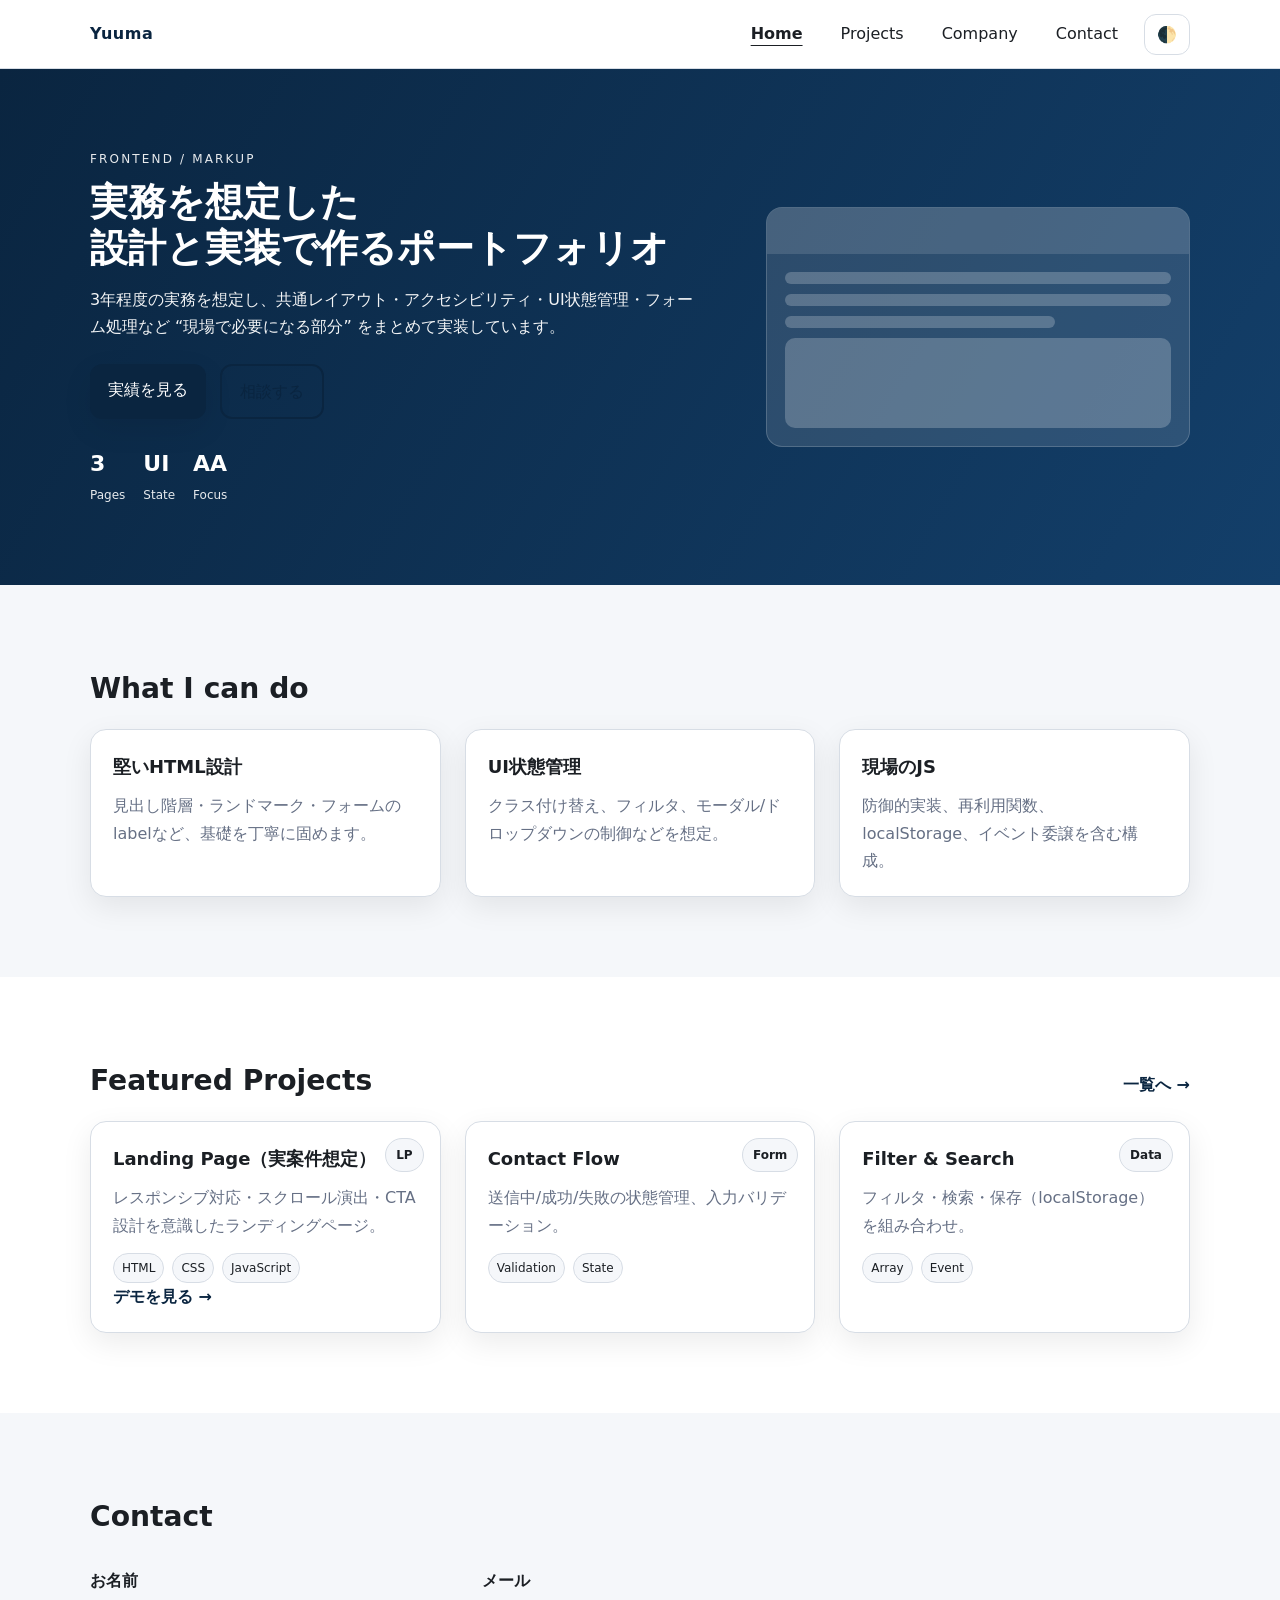
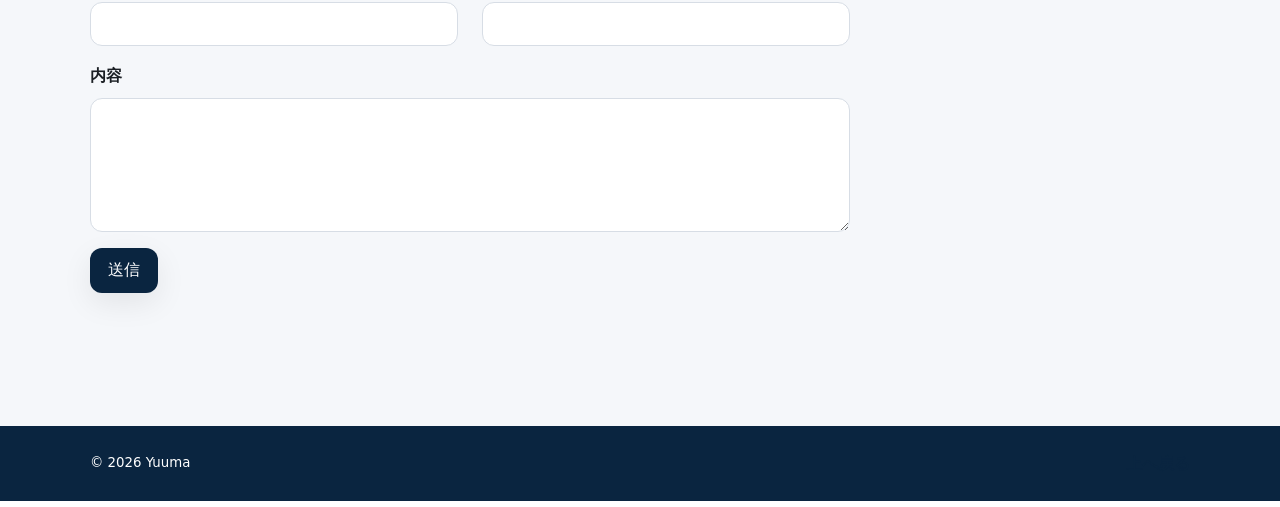
==== index.html @ 9780b3cb "Update index.html" ====
<!doctype html>
<html lang="ja">
  <head>
    <meta charset="utf-8" />
    <meta name="viewport" content="width=device-width, initial-scale=1" />
    <title>Yuuma Portfolio</title>
    <meta name="description" content="フロントエンド/マークアップの実務レベルを想定したポートフォリオ。" />

    <link rel="preconnect" href="https://fonts.gstatic.com" crossorigin />
    <link rel="stylesheet" href="styles.css" />
    <script src="main.js" defer></script>
  </head>

  <body>
    <a class="skip-link" href="#main">本文へスキップ</a>

    <header class="site-header" data-header>
      <div class="container header-inner">
        <a class="site-logo" href="index.html" aria-label="トップへ">Yuuma</a>

        <button class="nav-toggle" type="button" data-nav-toggle aria-expanded="false" aria-controls="global-nav">
          <span class="nav-toggle__bar" aria-hidden="true"></span>
          <span class="nav-toggle__bar" aria-hidden="true"></span>
          <span class="nav-toggle__bar" aria-hidden="true"></span>
          <span class="sr-only">メニューを開閉</span>
        </button>

        <nav id="global-nav" class="global-nav" aria-label="グローバルナビゲーション" data-nav>
          <ul class="nav-list">
            <li><a href="index.html">Home</a></li>
            <li><a href="projects.html">Projects</a></li>
            <li><a href="company.html">Company</a></li>
            <li><a href="#contact" data-scroll>Contact</a></li>
          </ul>
          <div class="nav-actions">
            <button class="btn btn-ghost" type="button" data-theme-toggle>
              <span class="sr-only">テーマ切替</span>
              <span aria-hidden="true">🌓</span>
            </button>
          </div>
        </nav>
      </div>
    </header>

    <main id="main">
      <section class="hero section" data-section>
        <div class="container hero-inner">
          <div class="hero-copy">
            <p class="eyebrow">Frontend / Markup</p>
            <h1 class="hero-title">
              実務を想定した<br />
              設計と実装で作るポートフォリオ
            </h1>
            <p class="hero-text">
              3年程度の実務を想定し、共通レイアウト・アクセシビリティ・UI状態管理・フォーム処理など
              “現場で必要になる部分” をまとめて実装しています。
            </p>

            <div class="hero-cta">
              <a class="btn btn-primary" href="projects.html">実績を見る</a>
              <a class="btn btn-secondary" href="#contact" data-scroll>相談する</a>
            </div>

            <ul class="hero-metrics" aria-label="ハイライト">
              <li><strong>3</strong><span>Pages</span></li>
              <li><strong>UI</strong><span>State</span></li>
              <li><strong>AA</strong><span>Focus</span></li>
            </ul>
          </div>

          <div class="hero-card" aria-hidden="true">
            <div class="hero-card__top"></div>
            <div class="hero-card__body">
              <div class="skeleton skeleton-line"></div>
              <div class="skeleton skeleton-line"></div>
              <div class="skeleton skeleton-line w-70"></div>
              <div class="skeleton skeleton-block"></div>
            </div>
          </div>
        </div>
      </section>

      <section class="section section-light" data-section>
        <div class="container">
          <h2 class="section-title">What I can do</h2>

          <div class="grid-3">
            <article class="card">
              <h3 class="card-title">堅いHTML設計</h3>
              <p class="card-text">見出し階層・ランドマーク・フォームのlabelなど、基礎を丁寧に固めます。</p>
            </article>

            <article class="card">
              <h3 class="card-title">UI状態管理</h3>
              <p class="card-text">クラス付け替え、フィルタ、モーダル/ドロップダウンの制御などを想定。</p>
            </article>

            <article class="card">
              <h3 class="card-title">現場のJS</h3>
              <p class="card-text">防御的実装、再利用関数、localStorage、イベント委譲を含む構成。</p>
            </article>
          </div>
        </div>
      </section>

      <section class="section" data-section>
        <div class="container">
          <div class="section-head">
            <h2 class="section-title">Featured Projects</h2>
            <a class="text-link" href="projects.html">一覧へ →</a>
          </div>

          <div class="grid-3">
            <article class="project card">
              <div class="badge">LP</div>
              <h3 class="card-title">Landing Page（実案件想定）</h3>
              <p class="card-text">
              レスポンシブ対応・スクロール演出・CTA設計を意識したランディングページ。
              </p>
               <ul class="tags">
                <li>HTML</li><li>CSS</li><li>JavaScript</li>
              </ul>
              <a class="text-link" href=lp.html target="_blank">デモを見る →</a>
            </article>
            

            <article class="project card">
              <div class="badge">Form</div>
              <h3 class="card-title">Contact Flow</h3>
              <p class="card-text">送信中/成功/失敗の状態管理、入力バリデーション。</p>
              <ul class="tags">
                <li>Validation</li><li>State</li>
              </ul>
            </article>

            <article class="project card">
              <div class="badge">Data</div>
              <h3 class="card-title">Filter & Search</h3>
              <p class="card-text">フィルタ・検索・保存（localStorage）を組み合わせ。</p>
              <ul class="tags">
                <li>Array</li><li>Event</li>
              </ul>
            </article>
          </div>
        </div>
      </section>

      <section class="section section-light" id="contact" data-section>
        <div class="container">
          <h2 class="section-title">Contact</h2>

          <form class="contact-form" data-contact-form novalidate>
            <div class="form-row">
              <div class="form-group">
                <label for="name">お名前</label>
                <input id="name" name="name" type="text" autocomplete="name" required />
              </div>
              <div class="form-group">
                <label for="email">メール</label>
                <input id="email" name="email" type="email" autocomplete="email" required />
              </div>
            </div>

            <div class="form-group">
              <label for="message">内容</label>
              <textarea id="message" name="message" rows="6" required></textarea>
            </div>

            <button class="btn btn-primary" type="submit">送信</button>
            <p class="form-status" data-form-status aria-live="polite"></p>
          </form>
        </div>
      </section>
    </main>

    <footer class="site-footer">
      <div class="container footer-inner">
        <small>© <span data-year></span> Yuuma</small>
        <a class="text-link" href="#" data-scroll>上へ戻る</a>
      </div>
    </footer>
  </body>
</html>
---- styles.css ----
:root {
  --color-main: #0a2540;
  --color-text: #1b1f24;
  --color-bg: #ffffff;
  --color-light: #f5f7fa;
  --color-border: #d7dde5;
  --color-muted: #667085;

  --radius: 16px;
  --shadow: 0 10px 30px rgba(0, 0, 0, 0.08);

  --container: 1100px;
  --gap: 24px;
}

:root[data-theme="dark"] {
  --color-bg: #0b1220;
  --color-text: #e8eef6;
  --color-light: #111a2b;
  --color-border: #22304a;
  --color-muted: #9aa6b2;
  --shadow: 0 10px 30px rgba(0, 0, 0, 0.35);
}

*,
*::before,
*::after {
  box-sizing: border-box;
}

html:focus-within {
  scroll-behavior: smooth;
}

body {
  margin: 0;
  font-family: ui-sans-serif, system-ui, -apple-system, "Segoe UI", Roboto, "Noto Sans JP", "Hiragino Kaku Gothic ProN",
    "Yu Gothic", sans-serif;
  color: var(--color-text);
  background: var(--color-bg);
  line-height: 1.7;
}

img {
  max-width: 100%;
  height: auto;
}

a {
  color: inherit;
}

.container {
  width: min(100% - 48px, var(--container));
  margin-inline: auto;
}

.sr-only {
  position: absolute;
  width: 1px;
  height: 1px;
  padding: 0;
  margin: -1px;
  overflow: hidden;
  clip: rect(0, 0, 0, 0);
  white-space: nowrap;
  border: 0;
}

.skip-link {
  position: absolute;
  left: 16px;
  top: -60px;
  padding: 10px 12px;
  background: var(--color-main);
  color: #fff;
  border-radius: 10px;
  z-index: 9999;
}
.skip-link:focus {
  top: 16px;
}

.site-header {
  position: sticky;
  top: 0;
  z-index: 50;
  background: color-mix(in srgb, var(--color-bg) 92%, transparent);
  backdrop-filter: blur(10px);
  border-bottom: 1px solid var(--color-border);
}

.header-inner {
  display: flex;
  align-items: center;
  justify-content: space-between;
  height: 68px;
  gap: 12px;
}

.site-logo {
  font-weight: 800;
  letter-spacing: 0.5px;
  text-decoration: none;
  color: var(--color-main);
}

.global-nav {
  display: flex;
  align-items: center;
  gap: 16px;
}

.nav-list {
  display: flex;
  gap: 18px;
  list-style: none;
  padding: 0;
  margin: 0;
}

.nav-list a {
  text-decoration: none;
  padding: 10px 10px;
  border-radius: 10px;
}
.nav-list a:hover {
  background: var(--color-light);
}
.nav-list a.is-current {
  font-weight: 800;
  text-decoration: underline;
  text-underline-offset: 6px;
}

.nav-actions {
  display: flex;
  align-items: center;
  gap: 8px;
}

.nav-toggle {
  display: none;
  background: transparent;
  border: 1px solid var(--color-border);
  border-radius: 12px;
  padding: 10px;
  cursor: pointer;
}
.nav-toggle__bar {
  display: block;
  width: 22px;
  height: 2px;
  background: var(--color-text);
  margin: 4px 0;
}

.btn {
  display: inline-block;
  padding: 12px 18px;
  font-size: 16px;
  border: none;
  cursor: pointer;
  border-radius: 12px;
  text-decoration: none;
  user-select: none;
}

.btn-primary {
  background: var(--color-main);
  color: #fff;
  box-shadow: var(--shadow);
}

.btn-secondary {
  background: transparent;
  border: 2px solid var(--color-main);
  color: var(--color-main);
}

.btn-ghost {
  background: transparent;
  border: 1px solid var(--color-border);
  padding: 10px 12px;
}

.section {
  padding: 80px 0;
  opacity: 0;
  transform: translateY(20px);
  transition: opacity 0.6s ease, transform 0.6s ease;
}
.section.is-visible {
  opacity: 1;
  transform: translateY(0);
}
.section-light {
  background: var(--color-light);
}

.section-title {
  font-size: clamp(24px, 2.2vw, 34px);
  margin: 0 0 16px;
}

.section-head {
  display: flex;
  align-items: baseline;
  justify-content: space-between;
  gap: 16px;
}

.muted {
  color: var(--color-muted);
  margin: 0 0 24px;
}

.text-link {
  color: var(--color-main);
  text-decoration: none;
  font-weight: 700;
}
.text-link:hover {
  text-decoration: underline;
}

.hero {
  background: linear-gradient(120deg, var(--color-main), #133f6a);
  color: #fff;
}
.hero-inner {
  display: grid;
  grid-template-columns: 1.2fr 0.8fr;
  gap: 40px;
  align-items: center;
}
.eyebrow {
  letter-spacing: 0.18em;
  text-transform: uppercase;
  font-size: 12px;
  opacity: 0.9;
  margin: 0 0 10px;
}
.hero-title {
  font-size: clamp(30px, 3vw, 44px);
  line-height: 1.2;
  margin: 0 0 14px;
}
.hero-text {
  margin: 0 0 24px;
  max-width: 60ch;
  opacity: 0.95;
}
.hero-cta {
  display: flex;
  gap: 14px;
  flex-wrap: wrap;
}
.hero-metrics {
  list-style: none;
  display: flex;
  gap: 18px;
  padding: 0;
  margin: 26px 0 0;
}
.hero-metrics li {
  display: grid;
  gap: 2px;
}
.hero-metrics strong {
  font-size: 22px;
}
.hero-metrics span {
  font-size: 12px;
  opacity: 0.9;
}

.hero-card {
  border-radius: var(--radius);
  overflow: hidden;
  background: rgba(255, 255, 255, 0.12);
  border: 1px solid rgba(255, 255, 255, 0.18);
}
.hero-card__top {
  height: 46px;
  background: rgba(255, 255, 255, 0.12);
}
.hero-card__body {
  padding: 18px;
  display: grid;
  gap: 10px;
}
.skeleton {
  background: rgba(255, 255, 255, 0.22);
  border-radius: 10px;
}
.skeleton-line {
  height: 12px;
}
.skeleton-block {
  height: 90px;
}
.w-70 {
  width: 70%;
}

.grid-3 {
  display: grid;
  grid-template-columns: repeat(3, 1fr);
  gap: var(--gap);
}

.card {
  background: var(--color-bg);
  border: 1px solid var(--color-border);
  border-radius: var(--radius);
  padding: 22px;
  box-shadow: var(--shadow);
  position: relative;
}

.card-title {
  margin: 0 0 10px;
  font-size: 18px;
}
.card-text {
  margin: 0;
  color: var(--color-muted);
}

.badge {
  position: absolute;
  top: 16px;
  right: 16px;
  font-size: 12px;
  font-weight: 800;
  padding: 6px 10px;
  border-radius: 999px;
  background: var(--color-light);
  border: 1px solid var(--color-border);
}

.tags {
  list-style: none;
  display: flex;
  gap: 8px;
  padding: 0;
  margin: 14px 0 0;
  flex-wrap: wrap;
}
.tags li {
  font-size: 12px;
  padding: 4px 8px;
  border-radius: 999px;
  border: 1px solid var(--color-border);
  background: var(--color-light);
}

.toolbar {
  display: grid;
  grid-template-columns: 1fr 1fr;
  gap: var(--gap);
  margin: 24px 0 24px;
}
.toolbar__group {
  display: grid;
  gap: 8px;
}
.toolbar__label {
  font-weight: 800;
}
.toolbar__input {
  width: 100%;
  padding: 12px 12px;
  border-radius: 12px;
  border: 1px solid var(--color-border);
  background: var(--color-bg);
  color: var(--color-text);
}

.chips {
  display: flex;
  flex-wrap: wrap;
  gap: 10px;
}
.chip {
  border: 1px solid var(--color-border);
  background: var(--color-bg);
  color: var(--color-text);
  padding: 10px 12px;
  border-radius: 999px;
  cursor: pointer;
}
.chip.is-active {
  background: var(--color-main);
  border-color: var(--color-main);
  color: #fff;
}

.empty-state {
  margin-top: 28px;
  padding: 16px;
  border-radius: 12px;
  border: 1px dashed var(--color-border);
  color: var(--color-muted);
}

.contact-form {
  max-width: 760px;
  margin-top: 26px;
}

.form-row {
  display: grid;
  grid-template-columns: 1fr 1fr;
  gap: var(--gap);
}

.form-group {
  display: grid;
  gap: 8px;
  margin-bottom: 16px;
}

.form-group label {
  font-weight: 800;
}

.form-group input,
.form-group textarea {
  width: 100%;
  padding: 12px 12px;
  border-radius: 12px;
  border: 1px solid var(--color-border);
  background: var(--color-bg);
  color: var(--color-text);
  font-size: 16px;
}

.form-group textarea {
  resize: vertical;
}

.form-status {
  margin-top: 12px;
  font-weight: 800;
  min-height: 1.6em;
}
.form-status[data-type="error"] {
  color: #b00020;
}
.form-status[data-type="success"] {
  color: #0b6b2a;
}
.form-status[data-type="loading"] {
  color: var(--color-main);
}

.table {
  width: 100%;
  border-collapse: collapse;
  margin-top: 10px;
}
.table th,
.table td {
  padding: 12px 10px;
  border-bottom: 1px solid var(--color-border);
  text-align: left;
}
.table th {
  width: 26%;
  color: var(--color-text);
}
.pad {
  padding: 26px;
}

.site-footer {
  background: var(--color-main);
  color: #fff;
  padding: 24px 0;
}
.footer-inner {
  display: flex;
  align-items: center;
  justify-content: space-between;
}

@media (max-width: 900px) {
  .hero-inner {
    grid-template-columns: 1fr;
  }
  .grid-3 {
    grid-template-columns: 1fr;
  }
  .toolbar {
    grid-template-columns: 1fr;
  }
  .form-row {
    grid-template-columns: 1fr;
  }

  .nav-toggle {
    display: inline-block;
  }
  .global-nav {
    position: fixed;
    inset: 68px 0 auto 0;
    padding: 16px;
    background: var(--color-bg);
    border-bottom: 1px solid var(--color-border);
    display: grid;
    gap: 12px;
    transform: translateY(-120%);
    transition: transform 0.25s ease;
  }
  .global-nav.is-open {
    transform: translateY(0);
  }
  .nav-list {
    flex-direction: column;
    gap: 6px;
  }
}

@media (prefers-reduced-motion: reduce) {
  html:focus-within {
    scroll-behavior: auto;
  }
  .section {
    transition: none;
    transform: none;
    opacity: 1;
  }
}
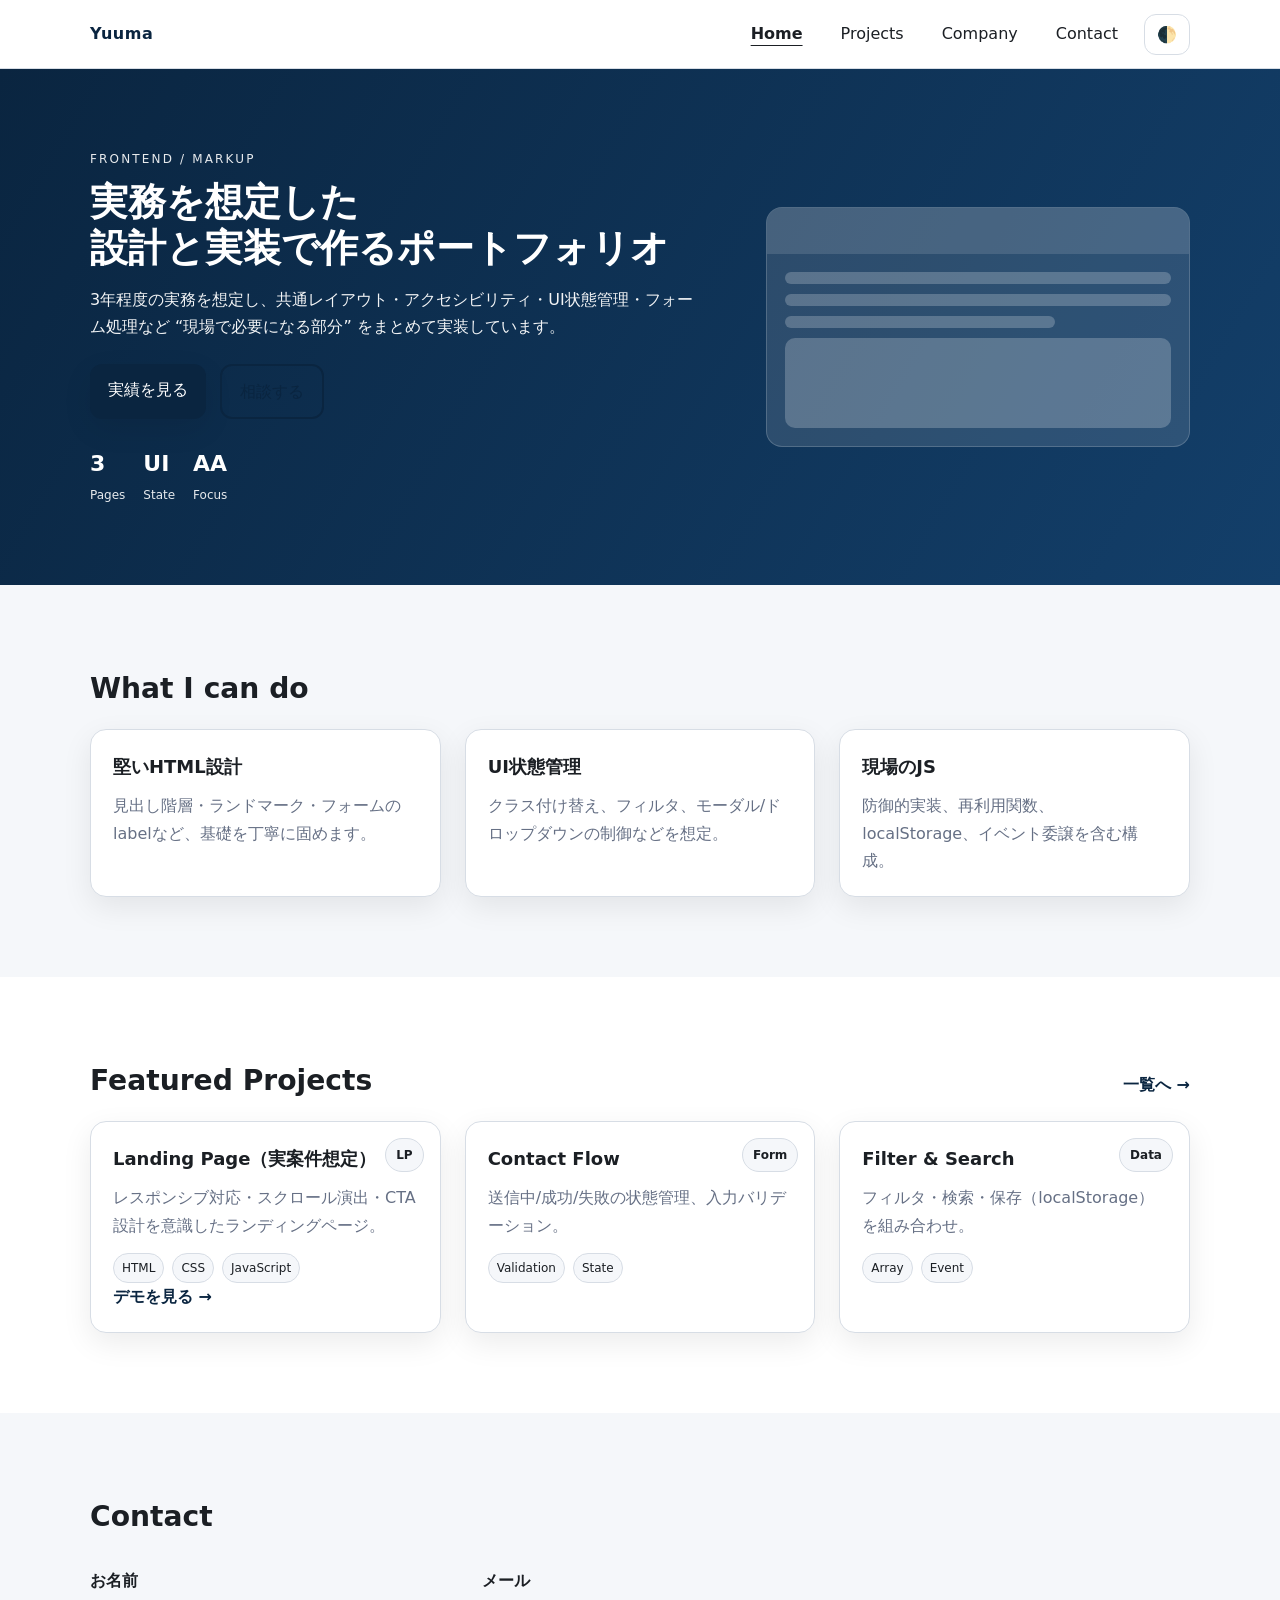
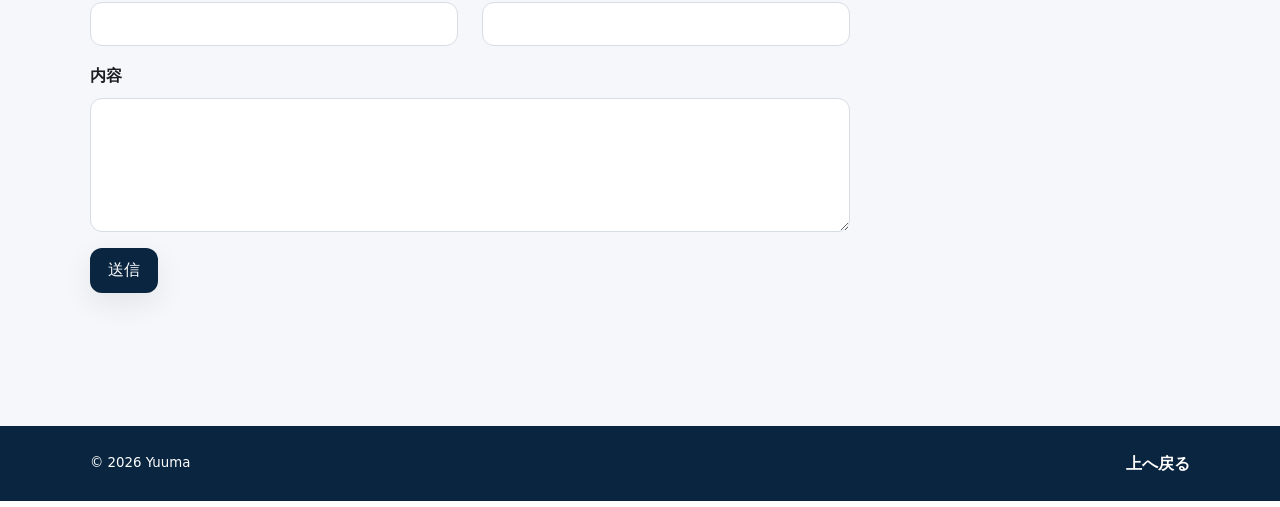
==== commit 9241818e: "Update index.html" ====
--- a/index.html
+++ b/index.html
@@ -120,7 +120,7 @@
                <ul class="tags">
                 <li>HTML</li><li>CSS</li><li>JavaScript</li>
               </ul>
-              <a class="text-link" href=lp.html target="_blank">デモを見る →</a>
+              <a class="text-link demo" href="lp.html" target="_blank">デモを見る →</a>
             </article>
             
 
--- a/styles.css
+++ b/styles.css
@@ -485,6 +485,14 @@
   align-items: center;
   justify-content: space-between;
 }
+.site-footer .text-link {
+  color: #fff;
+}
+
+.card text-link{
+  color:#007bff;
+  text-decoration:underline;
+}
 
 @media (max-width: 900px) {
   .hero-inner {
@@ -532,4 +540,4 @@
     transform: none;
     opacity: 1;
   }
-}+}
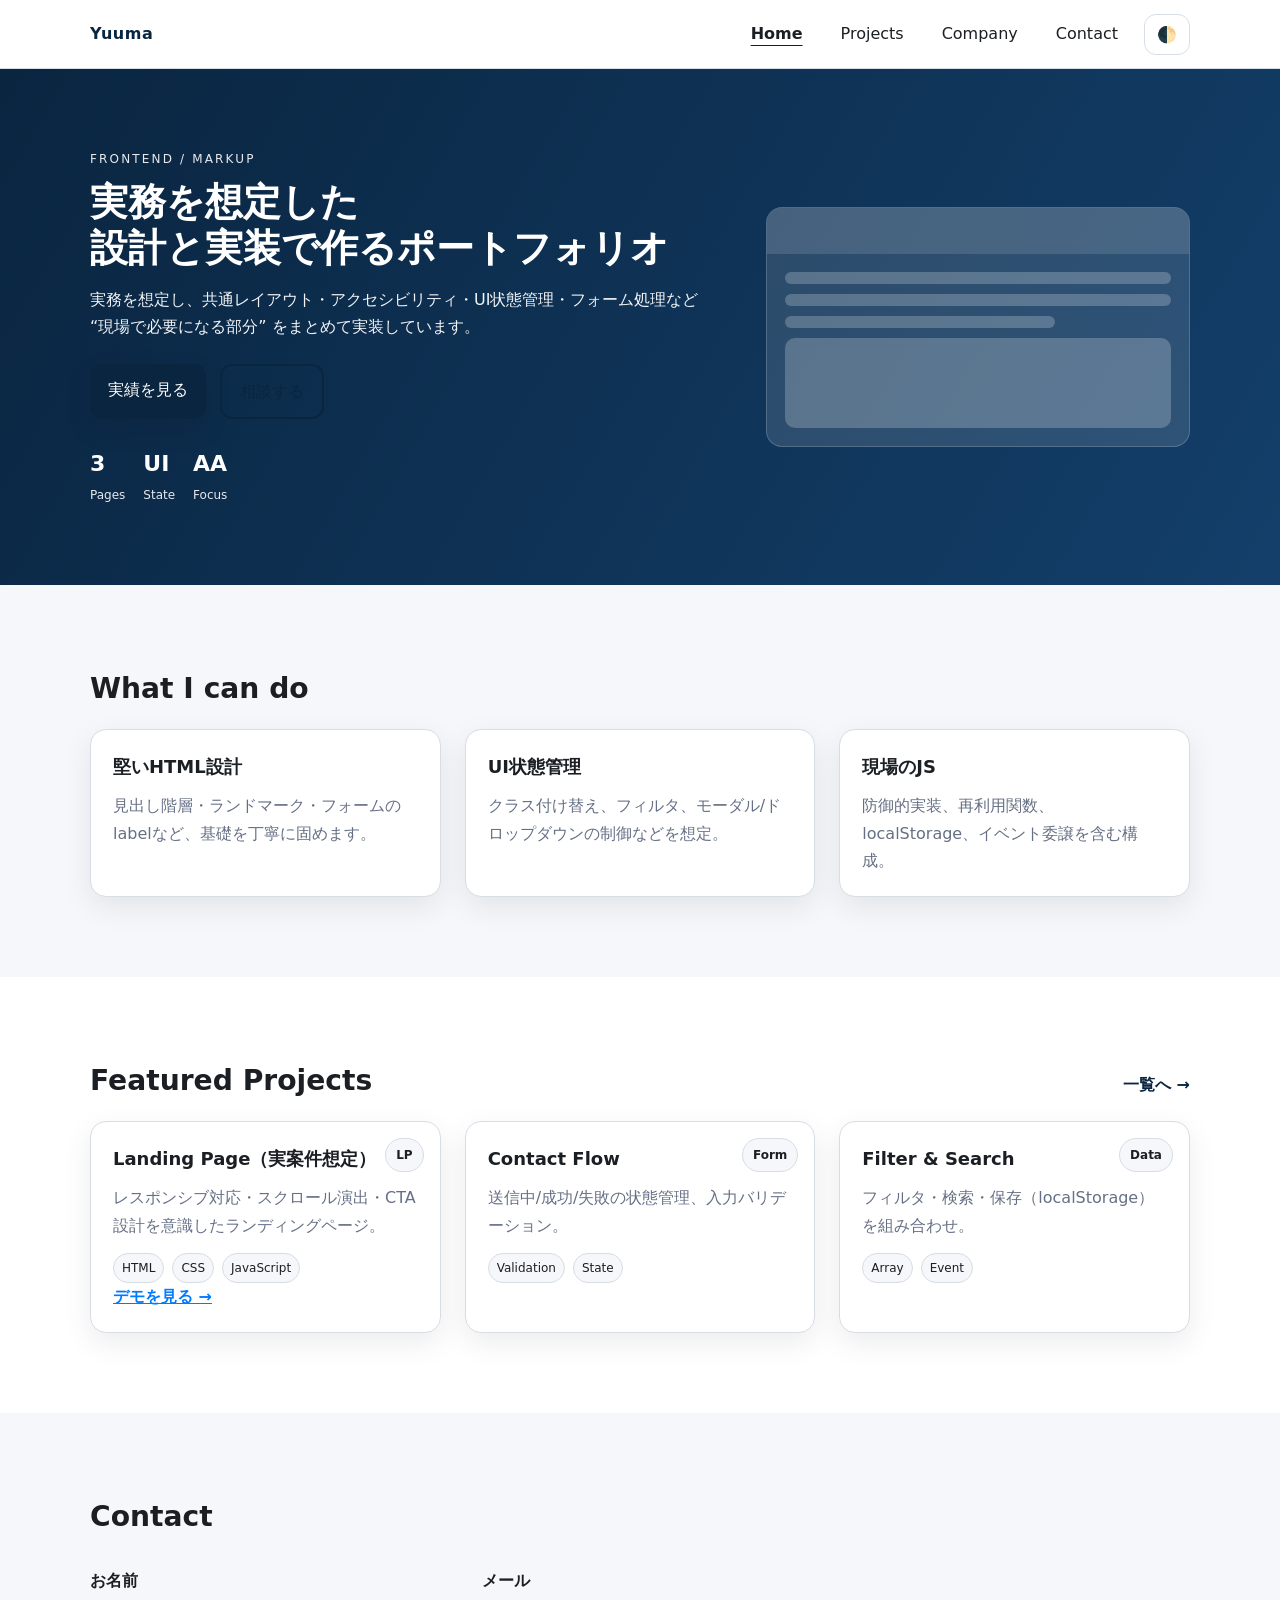
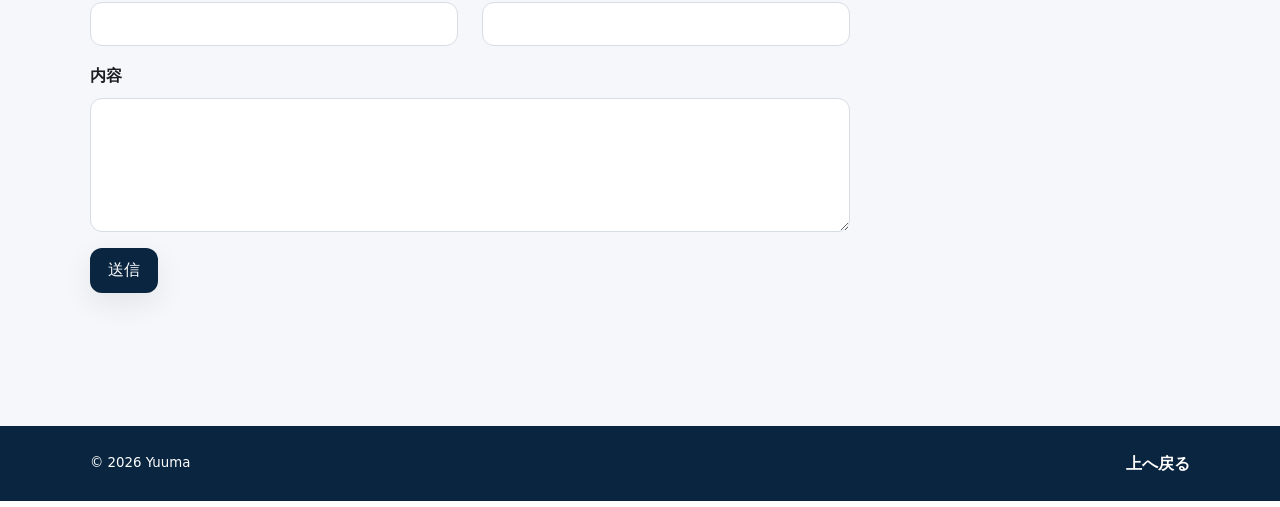
==== commit 442f94fc: "Update index.html" ====
--- a/index.html
+++ b/index.html
@@ -52,7 +52,7 @@
               設計と実装で作るポートフォリオ
             </h1>
             <p class="hero-text">
-              3年程度の実務を想定し、共通レイアウト・アクセシビリティ・UI状態管理・フォーム処理など
+              実務を想定し、共通レイアウト・アクセシビリティ・UI状態管理・フォーム処理など
               “現場で必要になる部分” をまとめて実装しています。
             </p>
 
--- a/styles.css
+++ b/styles.css
@@ -489,9 +489,13 @@
   color: #fff;
 }
 
-.card text-link{
+.text-link.demo{
   color:#007bff;
   text-decoration:underline;
+}
+
+.text-link.demo:hover{
+  opacity:0.5;
 }
 
 @media (max-width: 900px) {
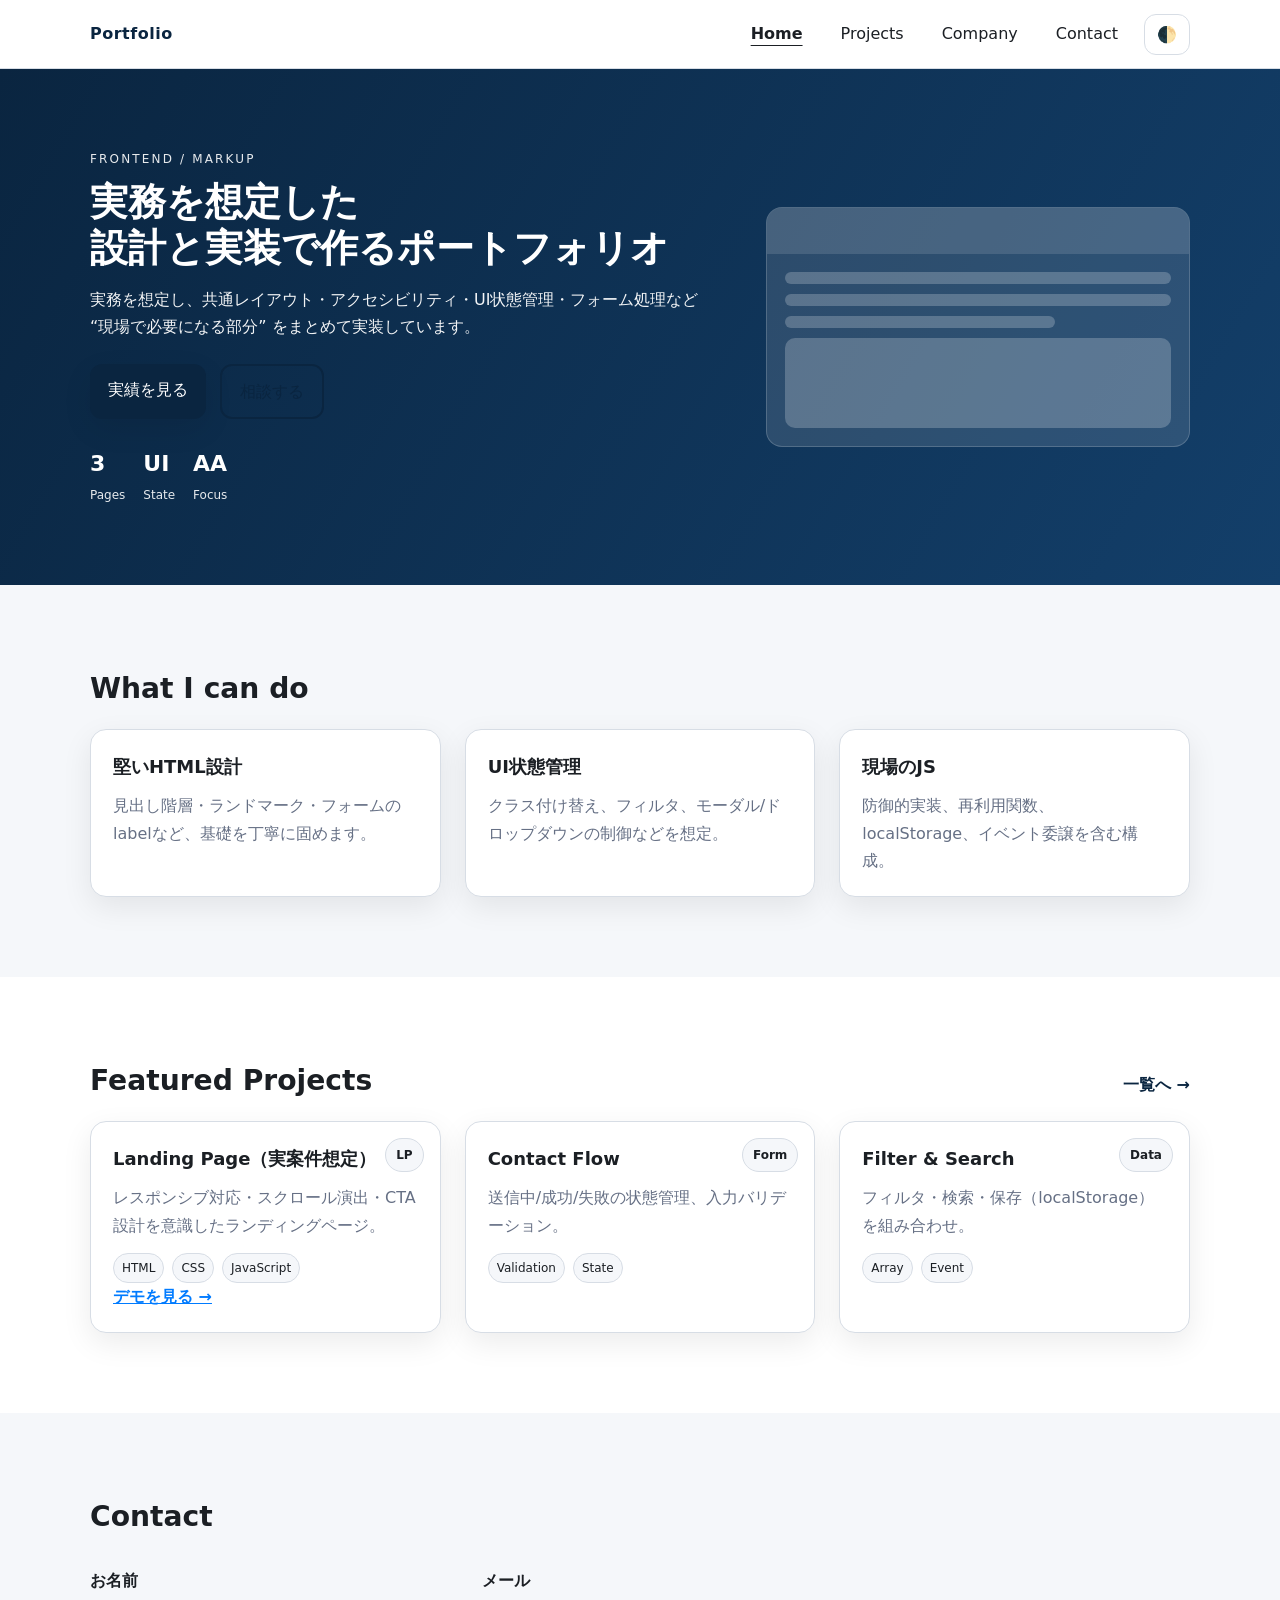
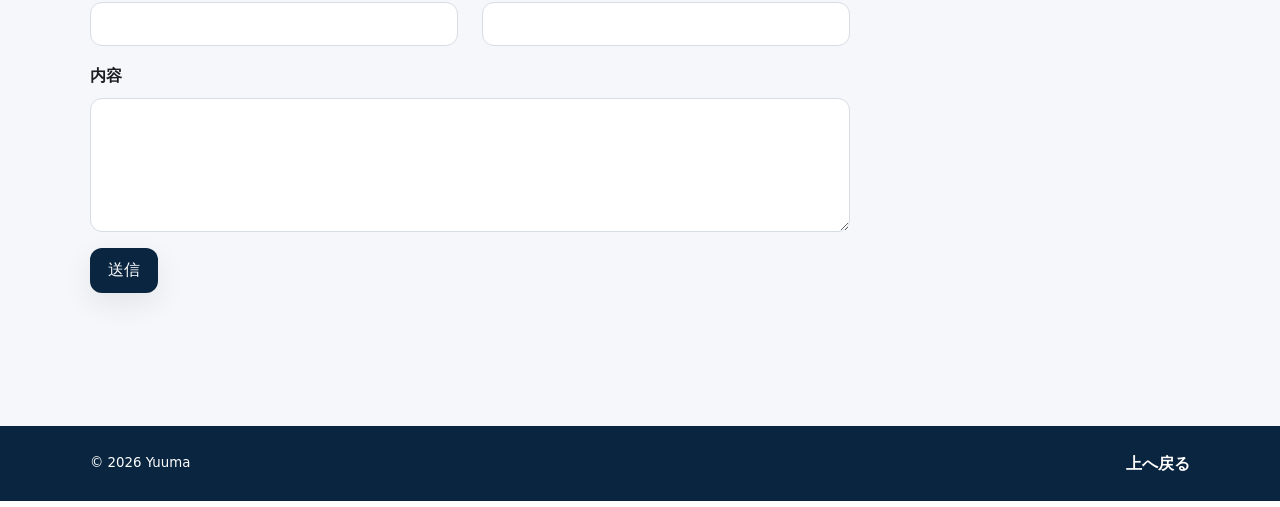
==== commit d5878806: "Update index.html" ====
--- a/index.html
+++ b/index.html
@@ -16,7 +16,7 @@
 
     <header class="site-header" data-header>
       <div class="container header-inner">
-        <a class="site-logo" href="index.html" aria-label="トップへ">Yuuma</a>
+        <a class="site-logo" href="index.html" aria-label="トップへ">Portfolio</a>
 
         <button class="nav-toggle" type="button" data-nav-toggle aria-expanded="false" aria-controls="global-nav">
           <span class="nav-toggle__bar" aria-hidden="true"></span>
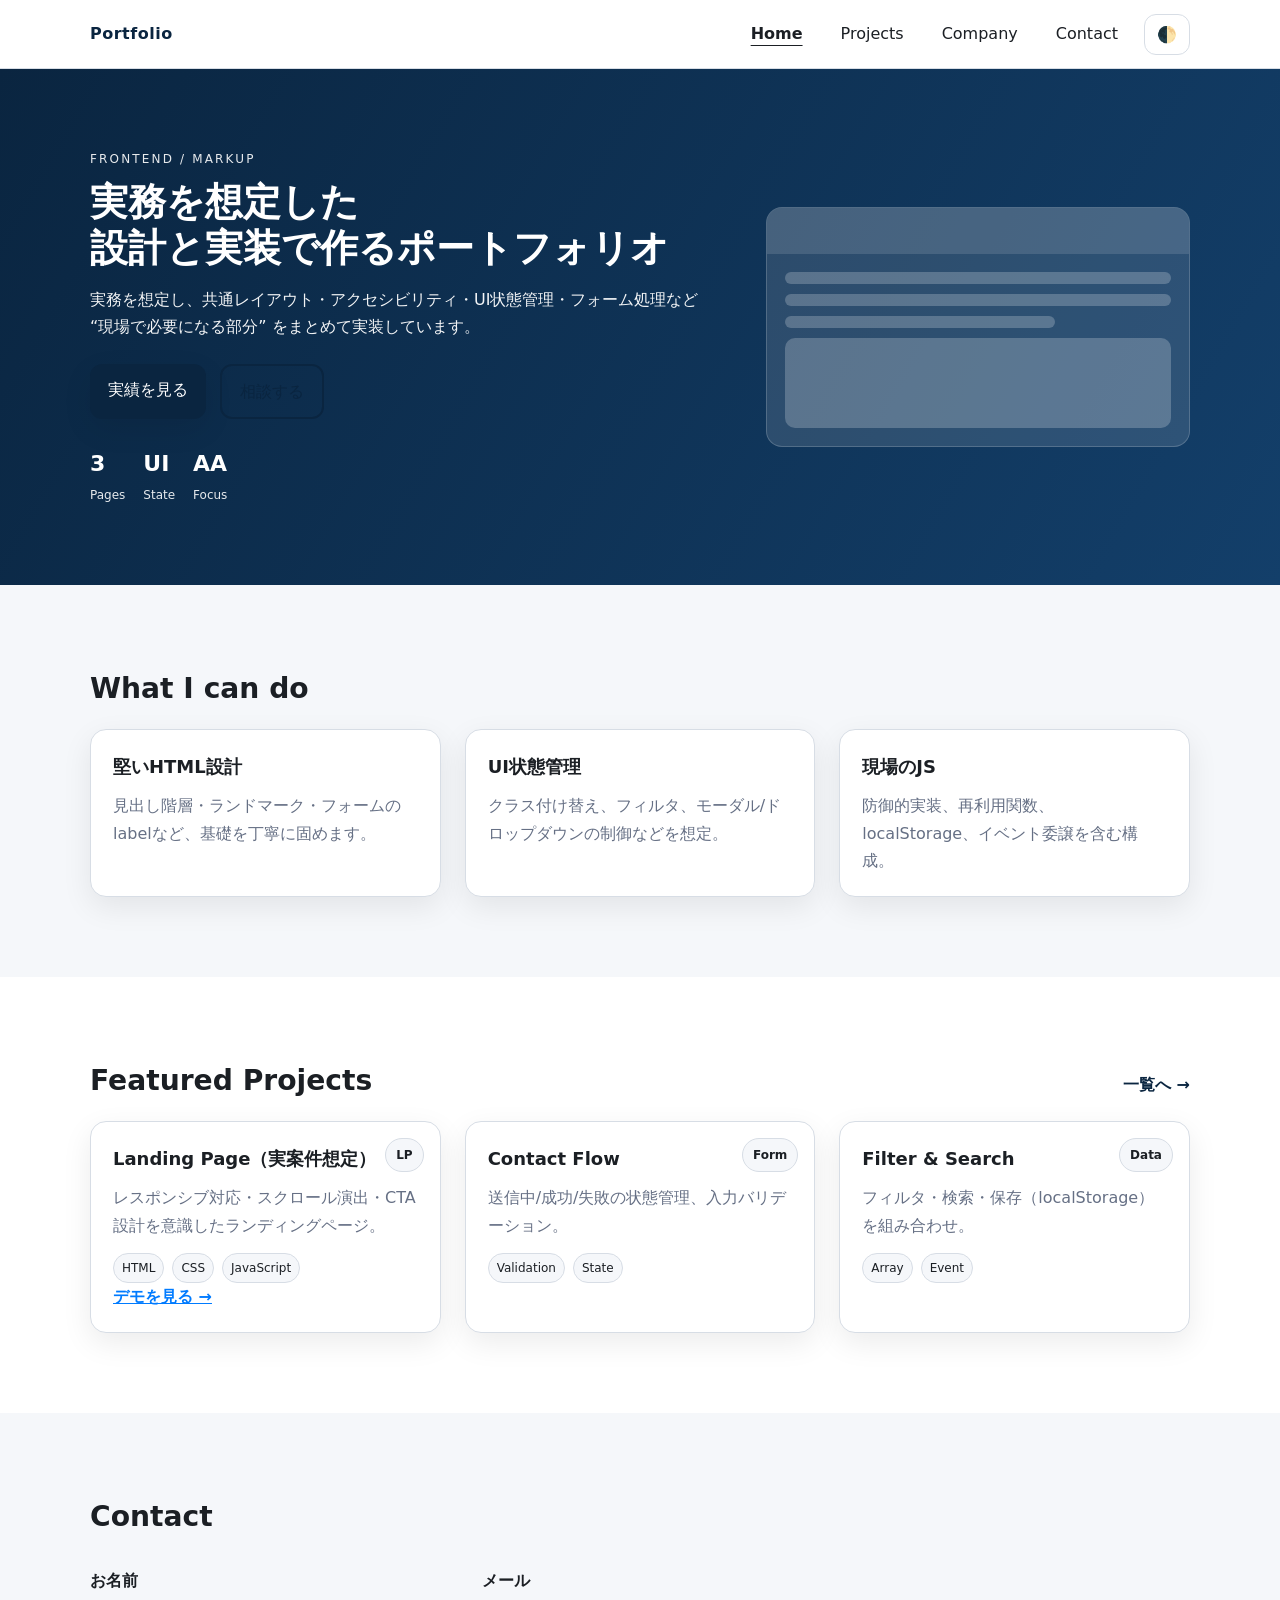
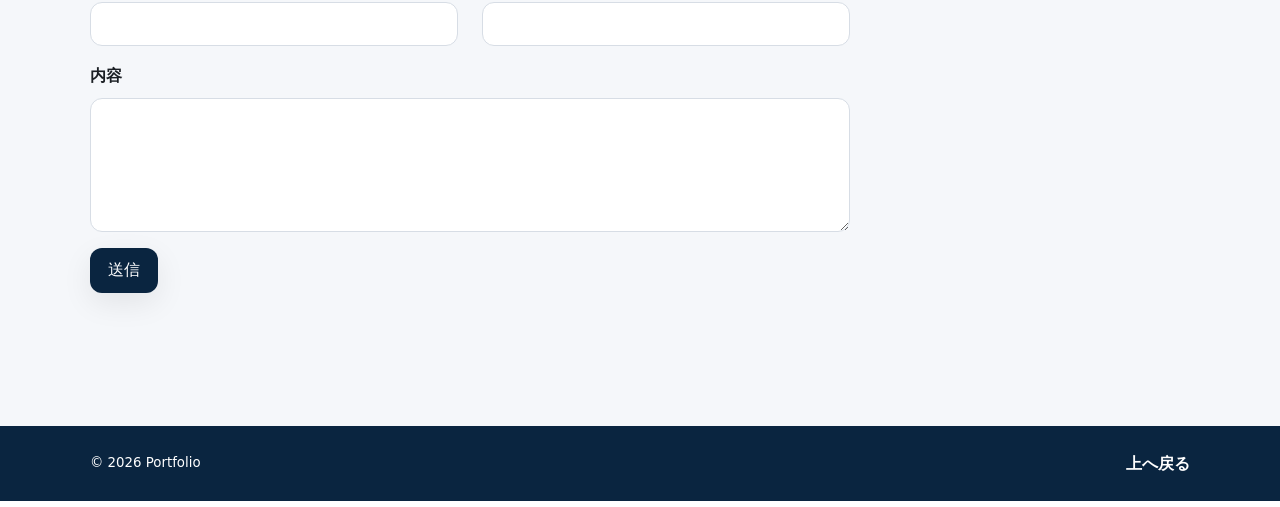
==== commit 19d01ab2: "Update index.html" ====
--- a/index.html
+++ b/index.html
@@ -175,7 +175,7 @@
 
     <footer class="site-footer">
       <div class="container footer-inner">
-        <small>© <span data-year></span> Yuuma</small>
+        <small>© <span data-year></span> Portfolio</small>
         <a class="text-link" href="#" data-scroll>上へ戻る</a>
       </div>
     </footer>
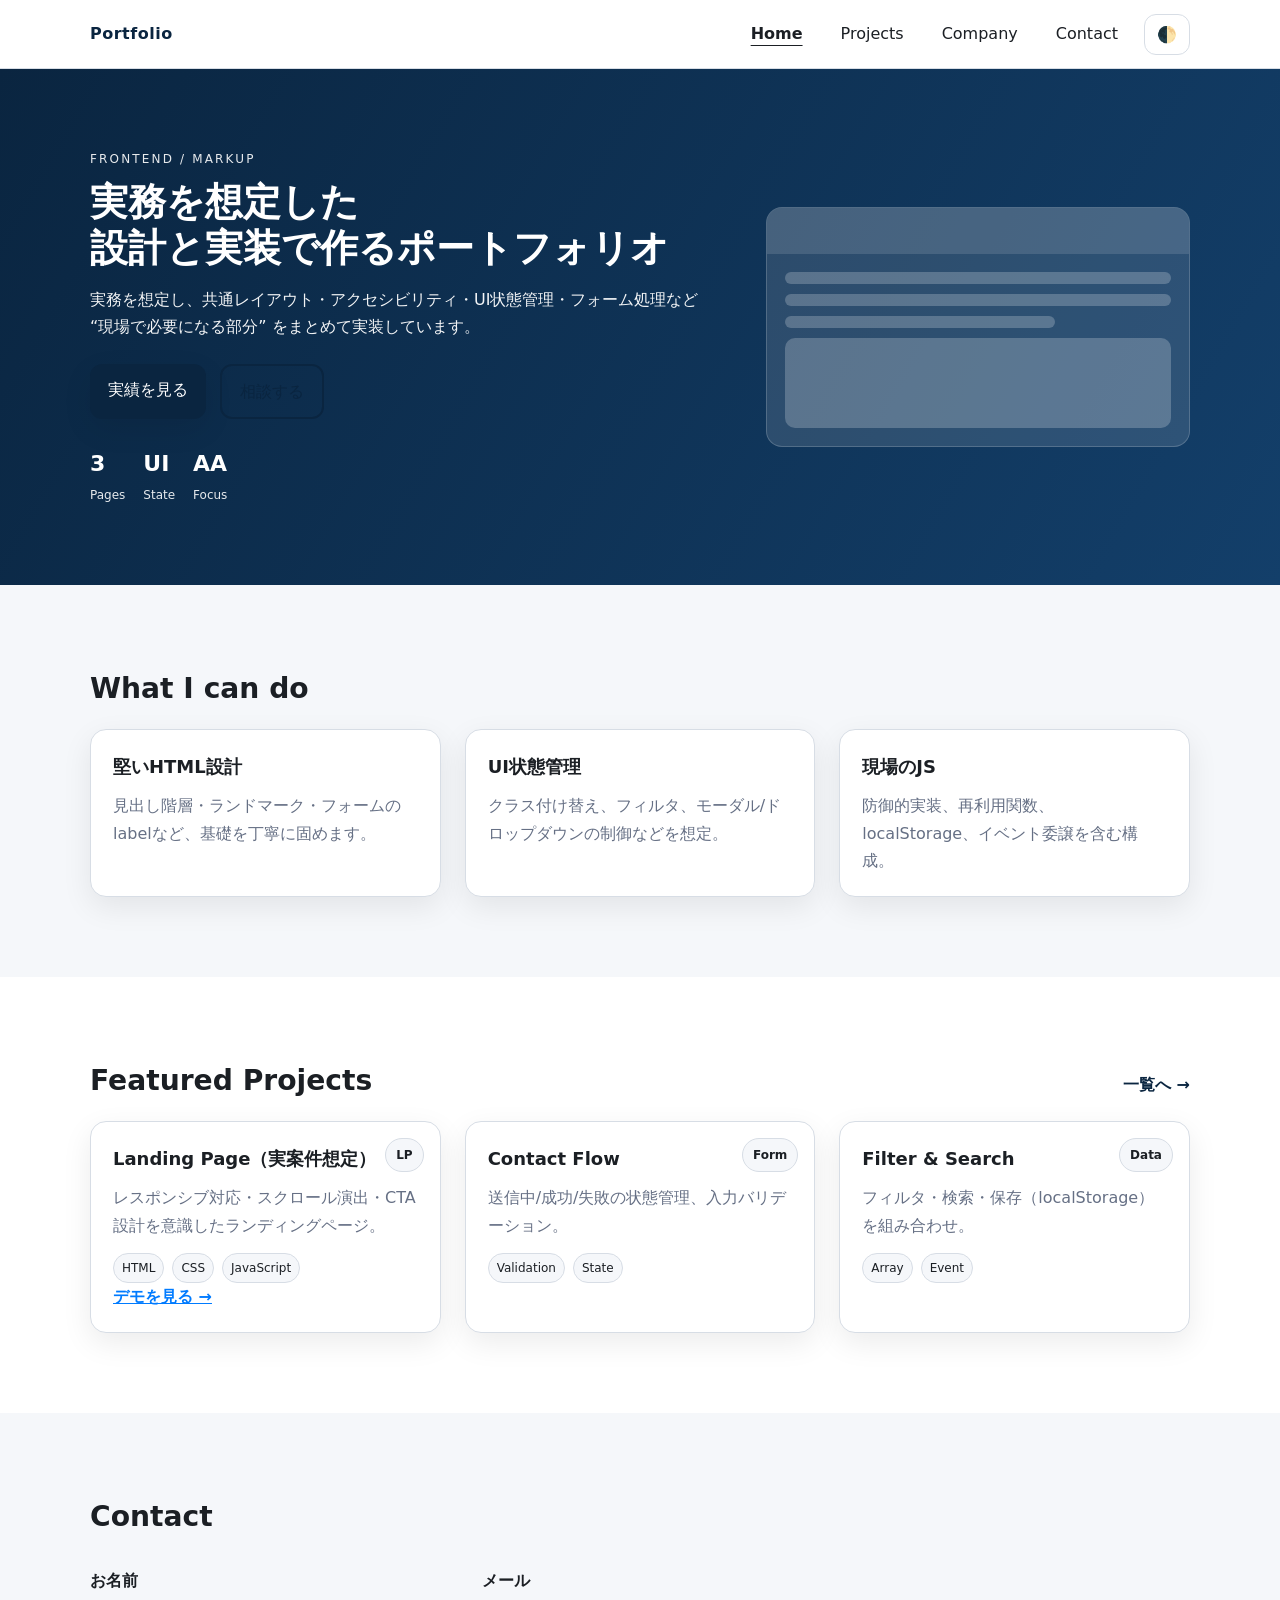
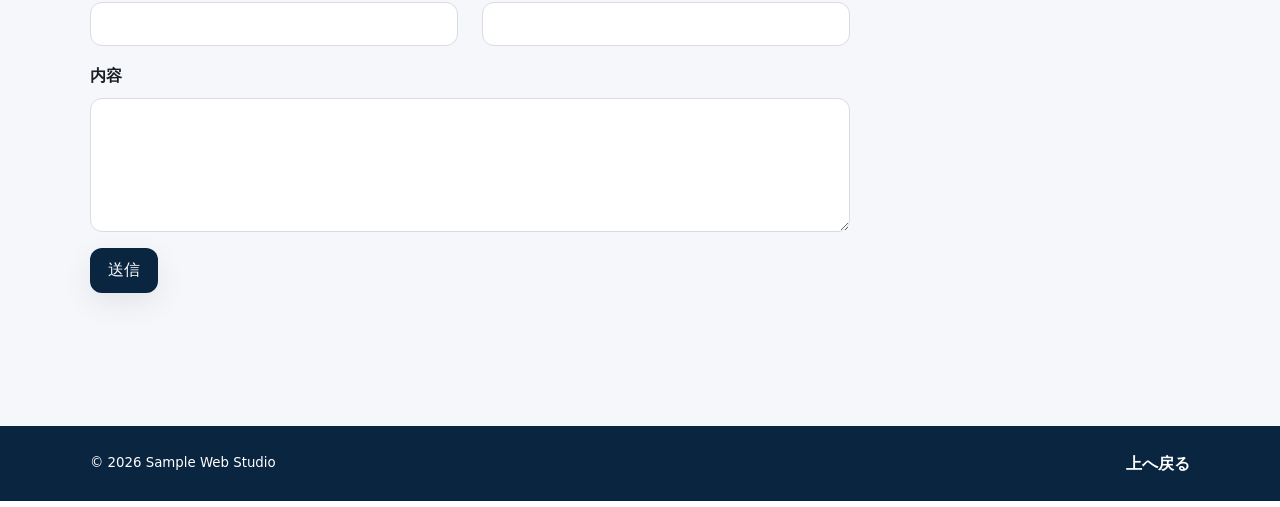
==== commit 114faad0: "Update index.html" ====
--- a/index.html
+++ b/index.html
@@ -175,7 +175,7 @@
 
     <footer class="site-footer">
       <div class="container footer-inner">
-        <small>© <span data-year></span> Portfolio</small>
+        <small>© <span data-year></span> Sample Web Studio</small>
         <a class="text-link" href="#" data-scroll>上へ戻る</a>
       </div>
     </footer>
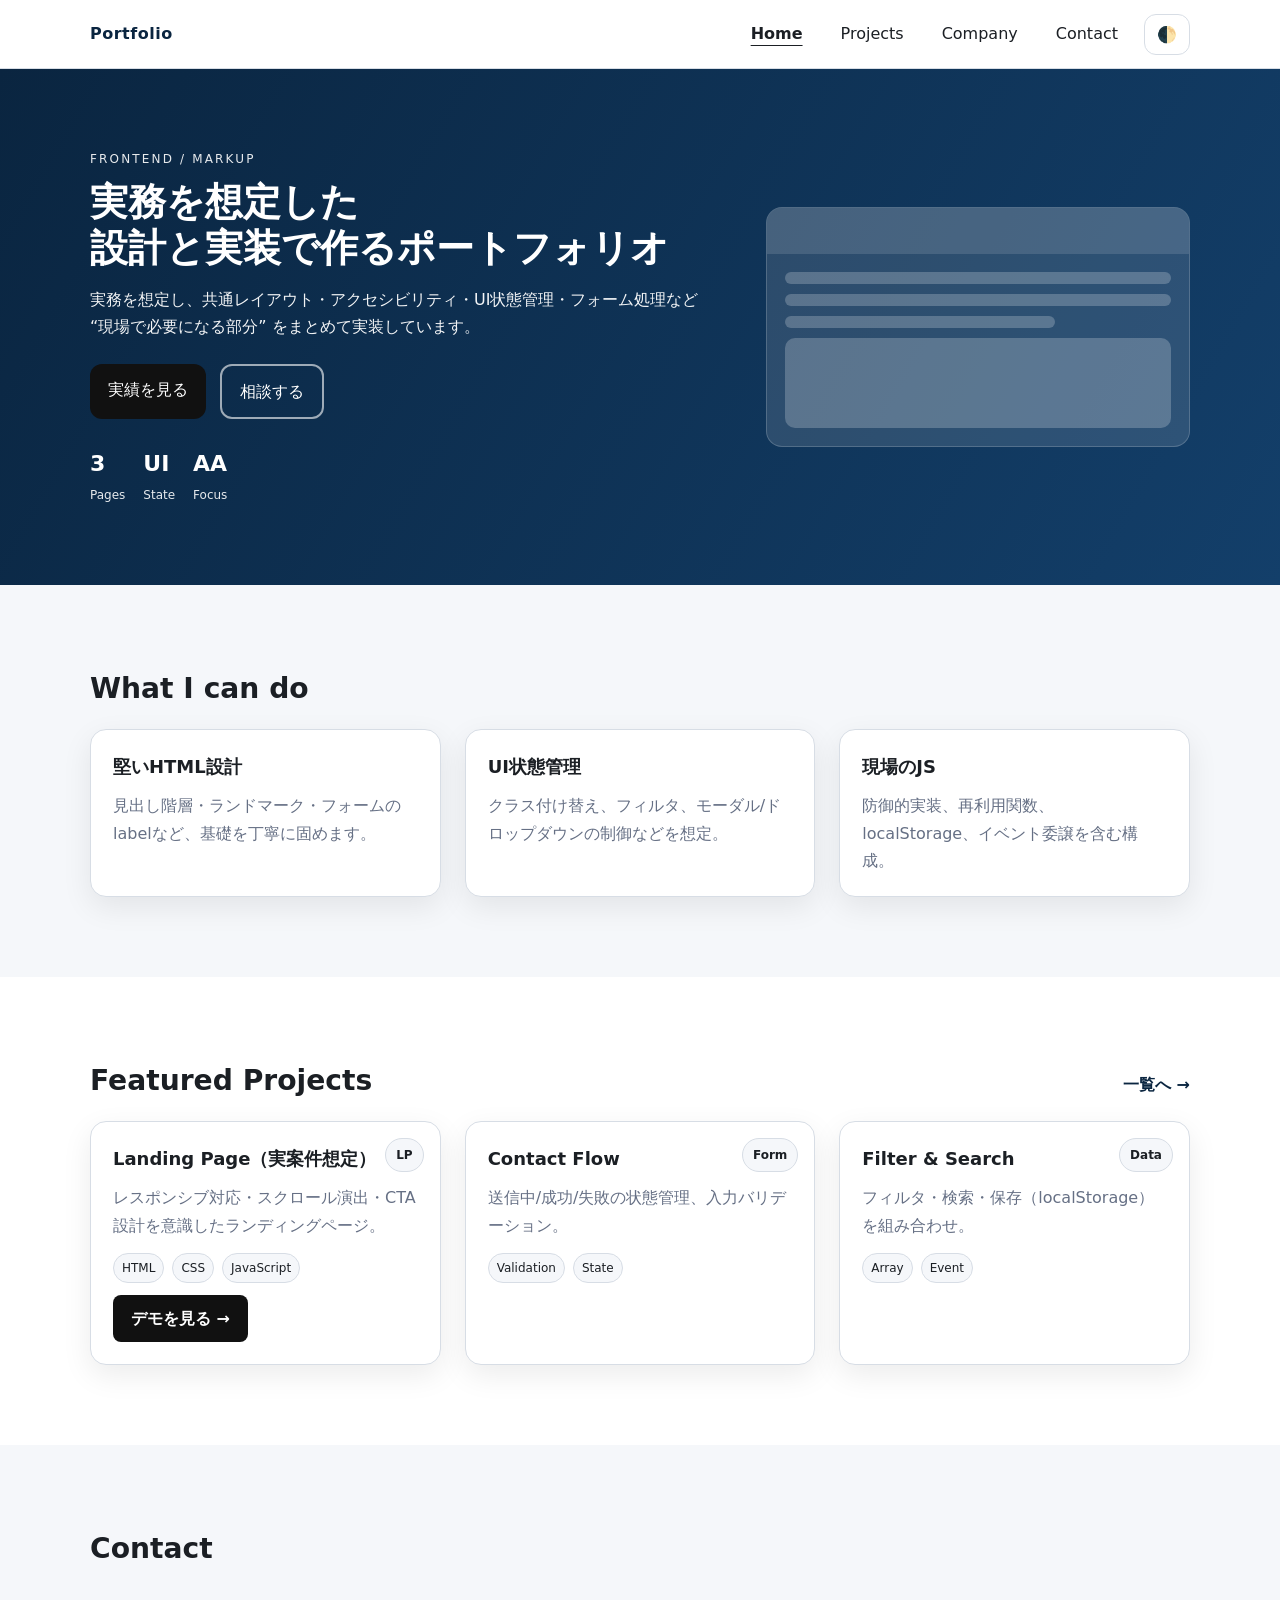
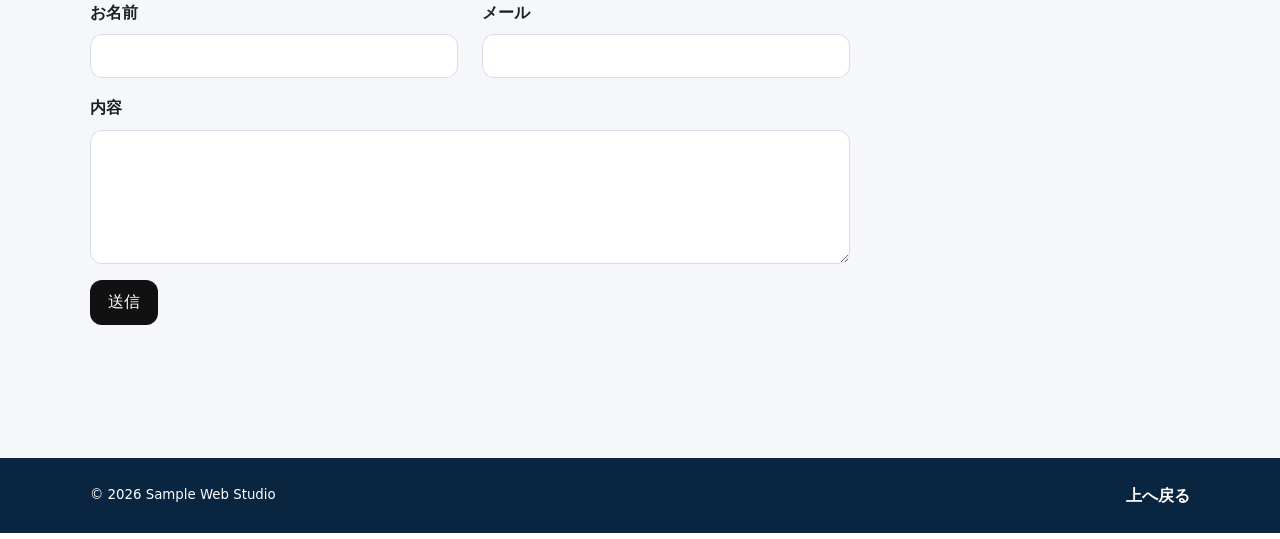
==== commit e8b36161: "Update index.html" ====
--- a/index.html
+++ b/index.html
@@ -3,7 +3,7 @@
   <head>
     <meta charset="utf-8" />
     <meta name="viewport" content="width=device-width, initial-scale=1" />
-    <title>Yuuma Portfolio</title>
+    <title>Portfolio</title>
     <meta name="description" content="フロントエンド/マークアップの実務レベルを想定したポートフォリオ。" />
 
     <link rel="preconnect" href="https://fonts.gstatic.com" crossorigin />
--- a/styles.css
+++ b/styles.css
@@ -32,6 +32,8 @@
   scroll-behavior: smooth;
 }
 
+
+
 body {
   margin: 0;
   font-family: ui-sans-serif, system-ui, -apple-system, "Segoe UI", Roboto, "Noto Sans JP", "Hiragino Kaku Gothic ProN",
@@ -39,6 +41,17 @@
   color: var(--color-text);
   background: var(--color-bg);
   line-height: 1.7;
+}
+
+body {
+  display: flex;
+  flex-direction: column;
+  min-height: 100vh; 
+  width:100%;
+}
+
+main {
+  flex: 1;
 }
 
 img {
@@ -166,16 +179,17 @@
   user-select: none;
 }
 
-.btn-primary {
-  background: var(--color-main);
-  color: #fff;
-  box-shadow: var(--shadow);
+.btn-primary { 
+  color: #fff;
+  background: #111;
+  font: bold;
 }
 
 .btn-secondary {
+  color: #fff;
   background: transparent;
-  border: 2px solid var(--color-main);
-  color: var(--color-main);
+  border:2px solid rgba(255, 255, 255, 0.6);
+  font: bold;
 }
 
 .btn-ghost {
@@ -490,12 +504,24 @@
 }
 
 .text-link.demo{
-  color:#007bff;
-  text-decoration:underline;
+  display: inline-block;
+  margin-top: 12px;
+  padding: 10px 18px;
+
+  color: #fff;
+  background: #111;
+
+  border: none;
+  border-radius: 8px;
+
+  text-decoration: none;
+  font-weight: 700;
+
+  transition: all 0.25s ease;
 }
 
 .text-link.demo:hover{
-  opacity:0.5;
+  background: #333;
 }
 
 @media (max-width: 900px) {
